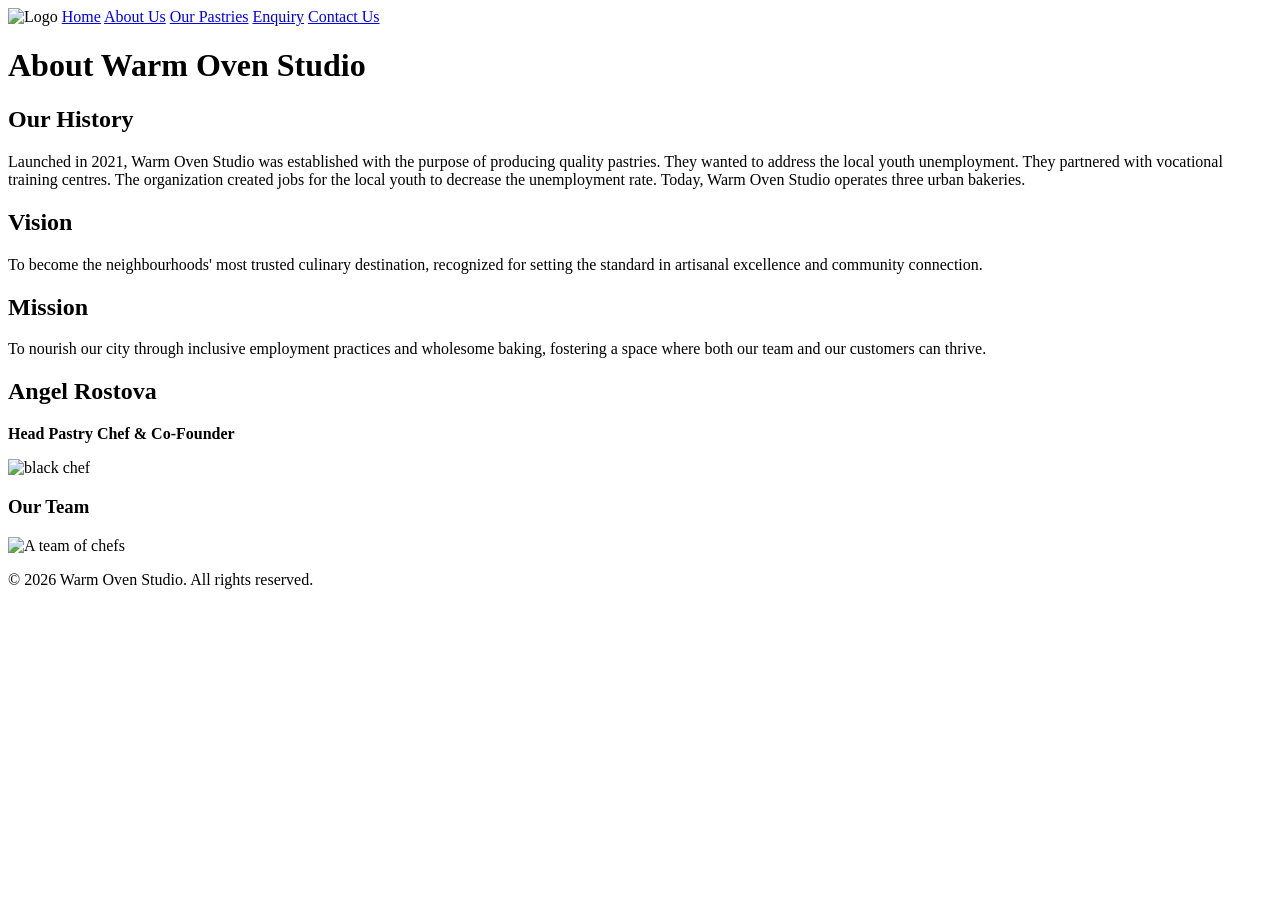
==== about.html @ 5263f465 "initial commit" ====
<!DOCTYPE html>
<html lang="en">
<head>
    <meta charset="UTF-8">
    <meta name="viewport" content="width=device-width, initial-scale=1.0">
    <title>About Us</title>
</head>
<body>

    <header>
        <img src="WARM OVEN STUDIO.png" alt="Logo" width="150" height="150">
        <a href="index.html">Home</a>
        <a href="about.html">About Us</a>
        <a href="products.html">Our Pastries</a>
        <a href="enquiry.html">Enquiry</a>
        <a href="contact.html">Contact Us</a>
    </header>

    <main>
        <h1>About Warm Oven Studio</h1>

        <!-- History -->
        <section>
            <h2>Our History</h2>
            <p>Launched in 2021, Warm Oven Studio was established with the purpose of producing quality pastries. They wanted to address the local youth unemployment. They partnered with vocational training centres. The organization created jobs for the local youth to decrease the unemployment rate. Today, Warm Oven Studio operates three urban bakeries. </p>
        </section>

        <!-- The vision -->
        <section>
            <h2>Vision</h2>
            <p>To become the neighbourhoods' most trusted culinary destination, recognized for setting the standard in artisanal excellence and community connection.</p>
        </section>

        <!-- the mission-->
         <section>
            <h2>Mission</h2>
            <p>To nourish our city through inclusive employment practices and wholesome baking, fostering a space where both our team and our customers can thrive. </p>
         </section>

        <!-- Team Members -->
        <section>
                <h2>Angel Rostova</h2>
                <p><strong>Head Pastry Chef & Co-Founder</strong></p>
                <img src="istockphoto-1354962822-612x612.jpg" alt="black chef" width="200" height="150">
            <div>
                <h3>Our Team</h3>
                <img src="610161ff76f74b9cb94ab93551b5e70d_chefs_in_africa_credit_facebook_INLINE.jpg" alt="A team of chefs" width="500" height="300" >
            </div>
        </section>
    </main>

    <footer>
        <p>&copy; 2026 Warm Oven Studio. All rights reserved.</p>
    </footer>

</body>
</html>
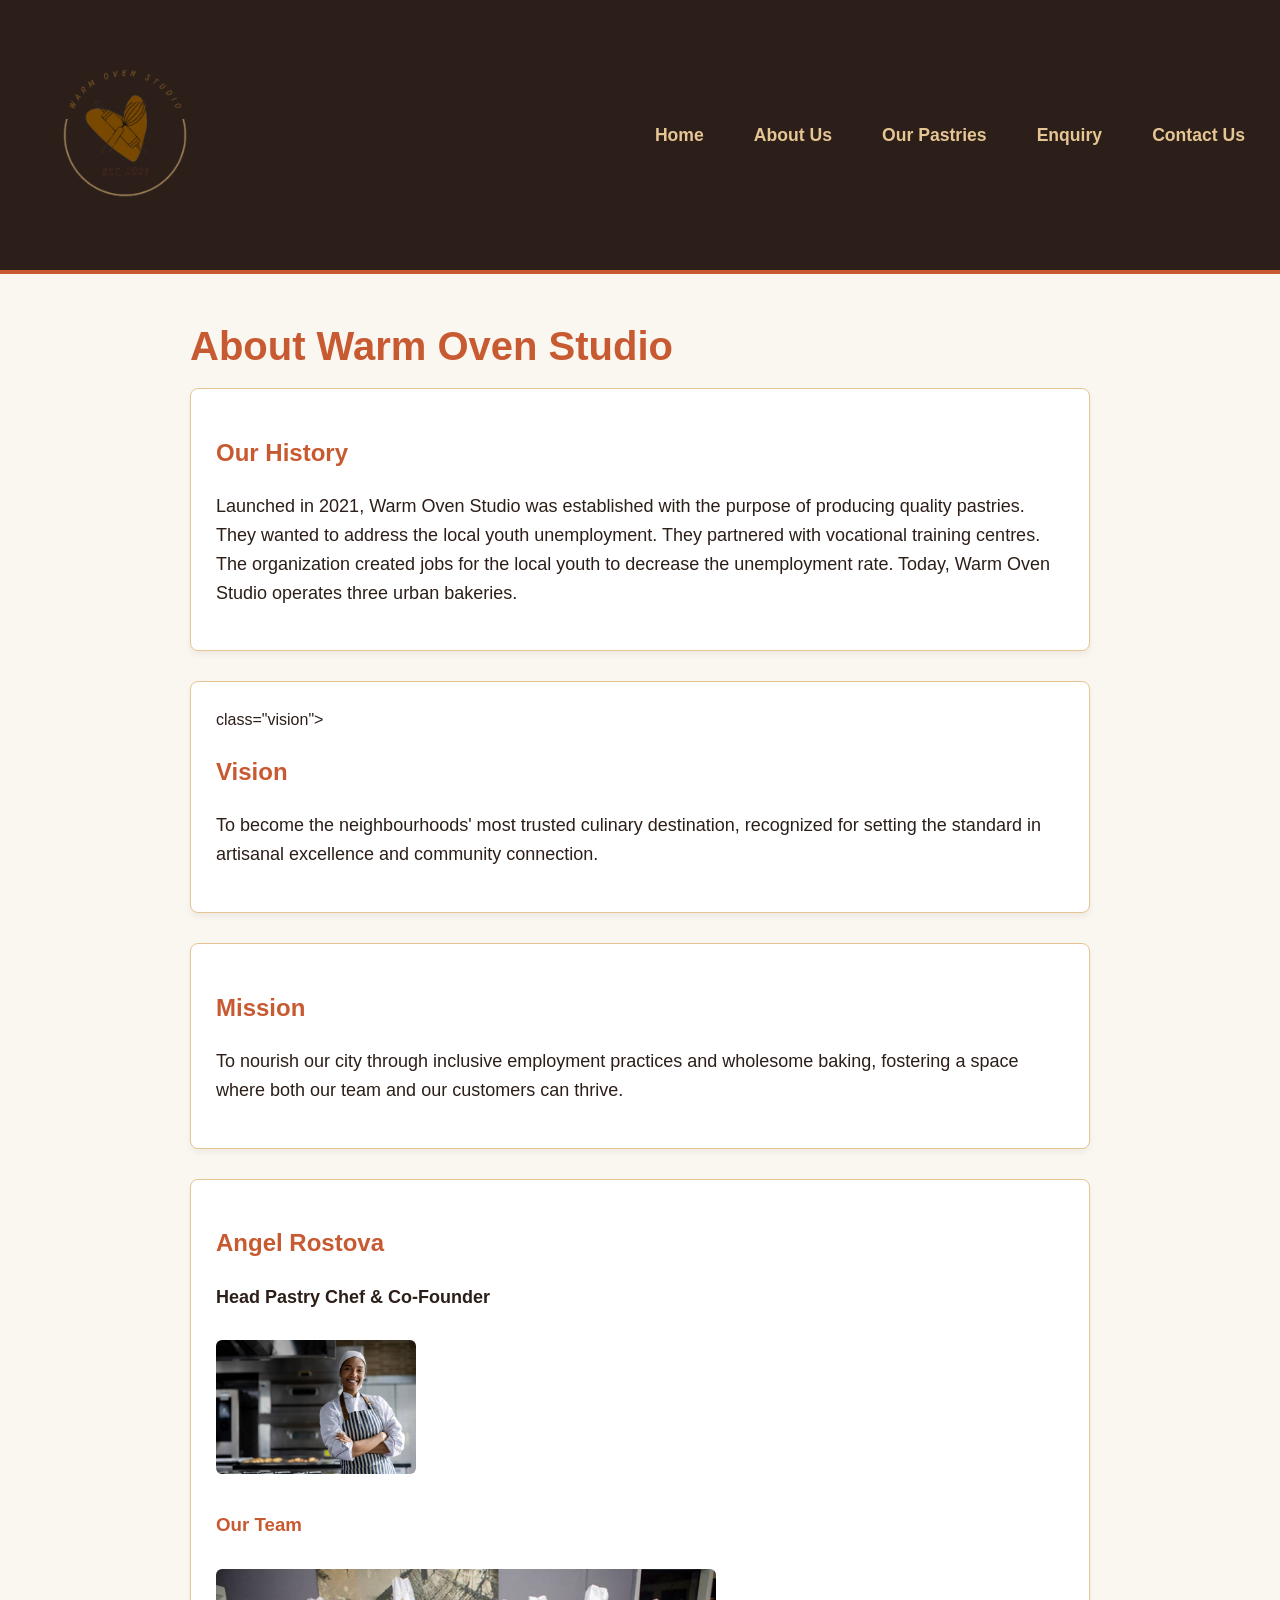
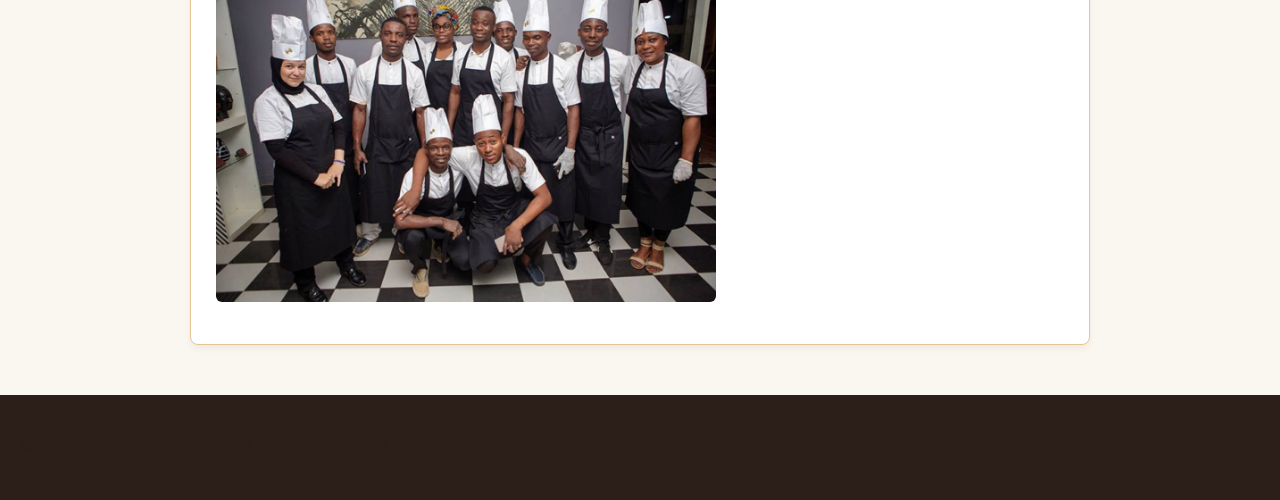
==== commit e95e4b92: "fist commit" ====
--- a/about.html
+++ b/about.html
@@ -4,11 +4,12 @@
     <meta charset="UTF-8">
     <meta name="viewport" content="width=device-width, initial-scale=1.0">
     <title>About Us</title>
+     <link rel="stylesheet" href="style.css">
 </head>
 <body>
 
     <header>
-        <img src="WARM OVEN STUDIO.png" alt="Logo" width="150" height="150">
+        <img src="WARM_OVEN_STUDIO-removebg-preview.png" alt="Logo" width="150" height="150">
         <a href="index.html">Home</a>
         <a href="about.html">About Us</a>
         <a href="products.html">Our Pastries</a>
@@ -26,7 +27,7 @@
         </section>
 
         <!-- The vision -->
-        <section>
+        <section> class="vision">
             <h2>Vision</h2>
             <p>To become the neighbourhoods' most trusted culinary destination, recognized for setting the standard in artisanal excellence and community connection.</p>
         </section>
--- a/style.css
+++ b/style.css
@@ -0,0 +1,161 @@
+/* --- Global Styles --- */
+body {
+    background-color: #faf6f0;
+    color: #2c1e18;
+    font-family: 'Segoe UI', Tahoma, Geneva, Verdana, sans-serif;
+    margin: 0;
+    padding: 0;
+    line-height: 1.6;
+}
+
+/* --- Header & Navigation --- */
+header {
+    background-color: #2c1e18;
+    padding: 20px;
+    display: flex;
+    flex-wrap: wrap;
+    align-items: center;
+    justify-content: center;
+    gap: 20px;
+    border-bottom: 4px solid #c85a32;
+}
+
+header img {
+    width: 210px; 
+    height: 210px; 
+    object-fit: contain; 
+    margin-right: auto; 
+}
+
+header a {
+    color: #e6c594;
+    text-decoration: none;
+    font-weight: bold;
+    font-size: 1.1rem;
+    padding: 8px 15px;
+    border-radius: 4px;
+    transition: background-color 0.3s ease, color 0.3s ease;
+}
+
+header a:hover {
+    background-color: #c85a32;
+    color: #faf6f0;
+}
+
+/* --- Main Layout --- */
+main {
+    max-width: 900px;
+    margin: 40px auto;
+    padding: 0 20px;
+}
+
+h1, h2, h3, h4 {
+    color: #c85a32;
+}
+
+h1 {
+    font-size: 2.5rem;
+    margin-bottom: 10px;
+}
+
+section {
+    background-color: #ffffff;
+    padding: 25px;
+    margin-bottom: 30px;
+    border-radius: 8px;
+    box-shadow: 0 4px 6px rgba(44, 30, 24, 0.05);
+    border: 1px solid #e6c594;
+}
+
+/* --- Images --- */
+img {
+    max-width: 100%;
+    height: auto;
+    border-radius: 6px;
+    margin: 10px 0;
+}
+
+/* --- Buttons & Links --- */
+button, input[type="submit"] {
+    background-color: #c85a32;
+    color: #faf6f0;
+    border: none;
+    padding: 12px 20px;
+    font-size: 1rem;
+    font-weight: bold;
+    border-radius: 5px;
+    cursor: pointer;
+    transition: background-color 0.3s ease;
+    margin-right: 10px;
+    margin-top: 10px;
+}
+
+button:hover, input[type="submit"]:hover {
+    background-color: #2c1e18;
+}
+
+a {
+    color: #c85a32;
+}
+
+a:hover {
+    color: #2c1e18;
+}
+
+/* --- Forms (Enquiry & Contact) --- */
+form {
+    display: flex;
+    flex-direction: column;
+}
+
+label {
+    font-weight: bold;
+    color: #2c1e18;
+}
+
+input[type="text"],
+input[type="email"],
+input[type="tel"],
+select,
+textarea {
+    width: 100%;
+    padding: 10px;
+    margin-top: 5px;
+    border: 1px solid #e6c594;
+    border-radius: 4px;
+    background-color: #faf6f0;
+    font-family: inherit;
+    box-sizing: border-box;
+}
+
+input:focus, select:focus, textarea:focus {
+    outline: none;
+    border-color: #c85a32;
+}
+
+/* --- Divider --- */
+hr {
+    border: 0;
+    height: 2px;
+    background-color: #e6c594;
+    margin: 40px 0;
+}
+
+/* --- Footer --- */
+footer {
+    text-align: center;
+    padding: 20px;
+    background-color: #2c1e18;
+    color: #faf6f0;
+    font-size: 0.9rem;
+    margin-top: 50px;
+}
+
+p {
+    margin-left: 0;
+    margin-right: 0;
+    max-width: 100%;
+    text-align: left;
+    font-size: 18px;
+    color: #2c1e18;
+}
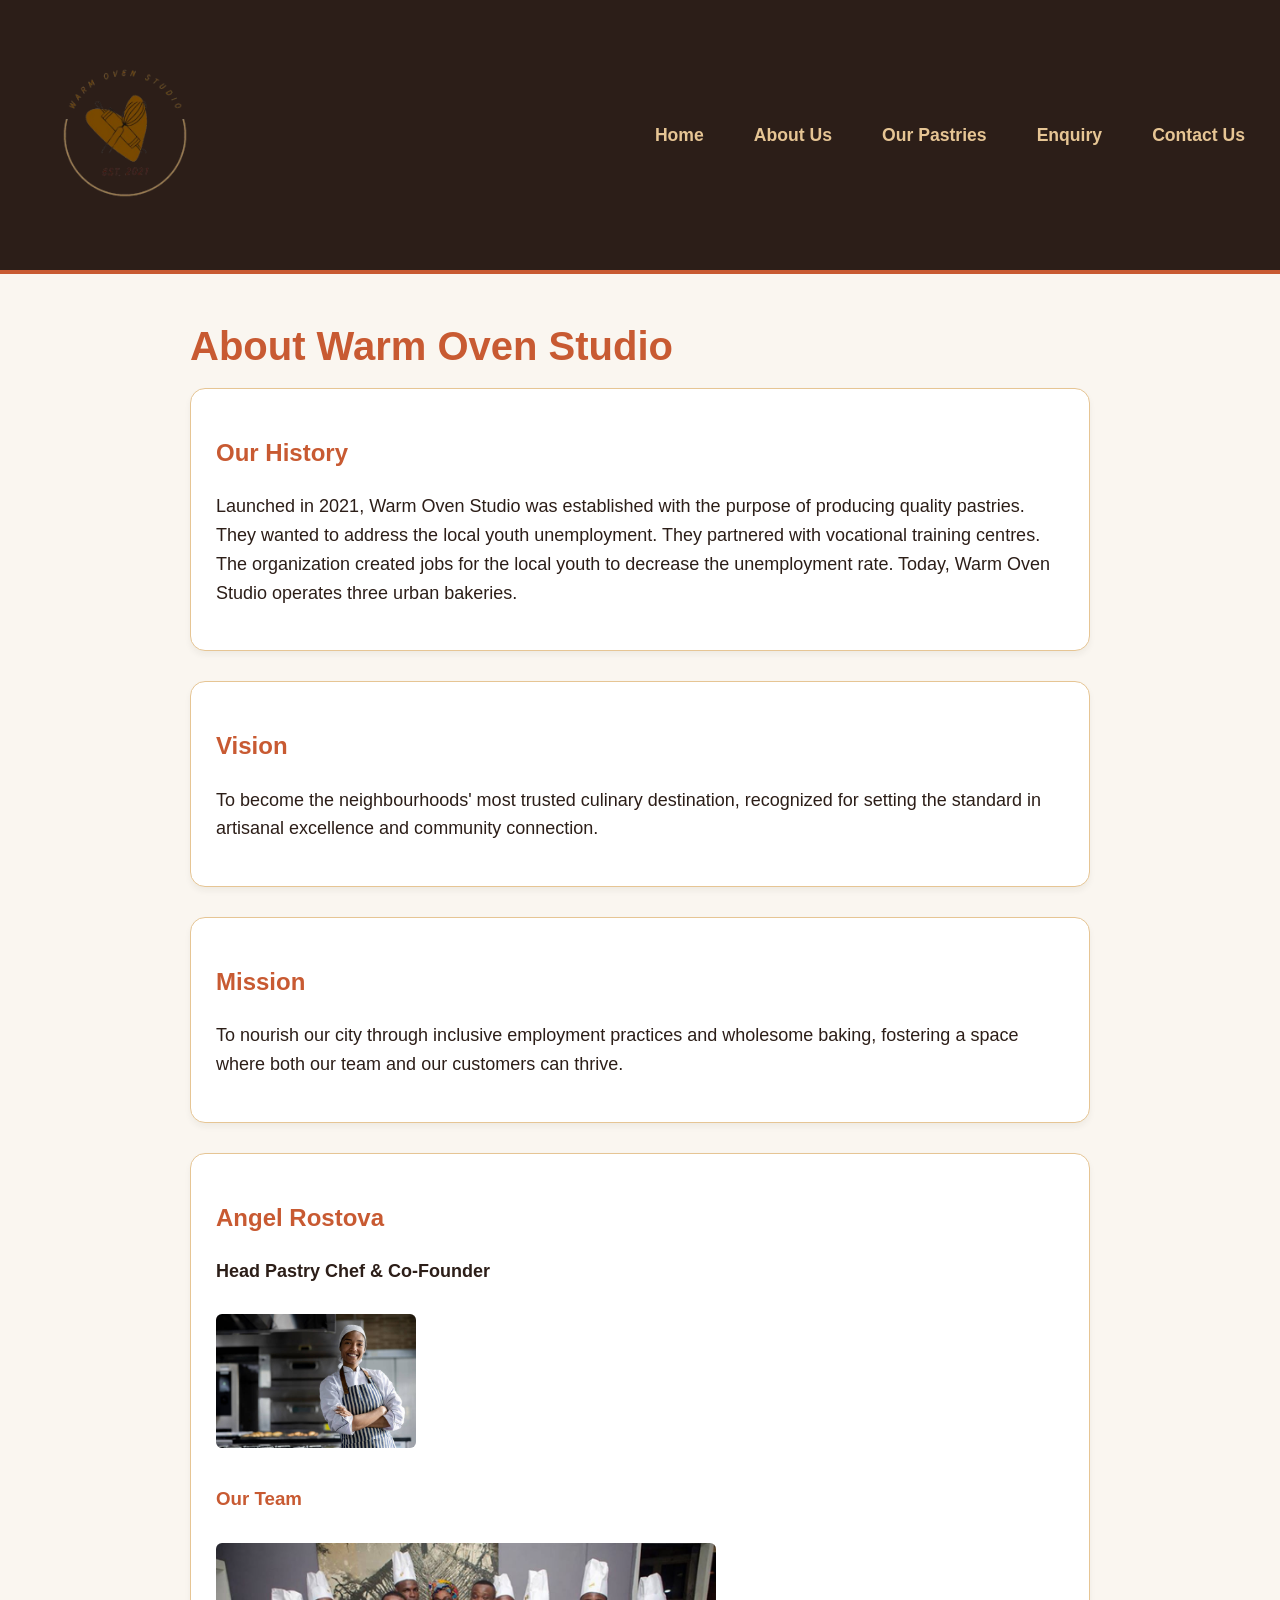
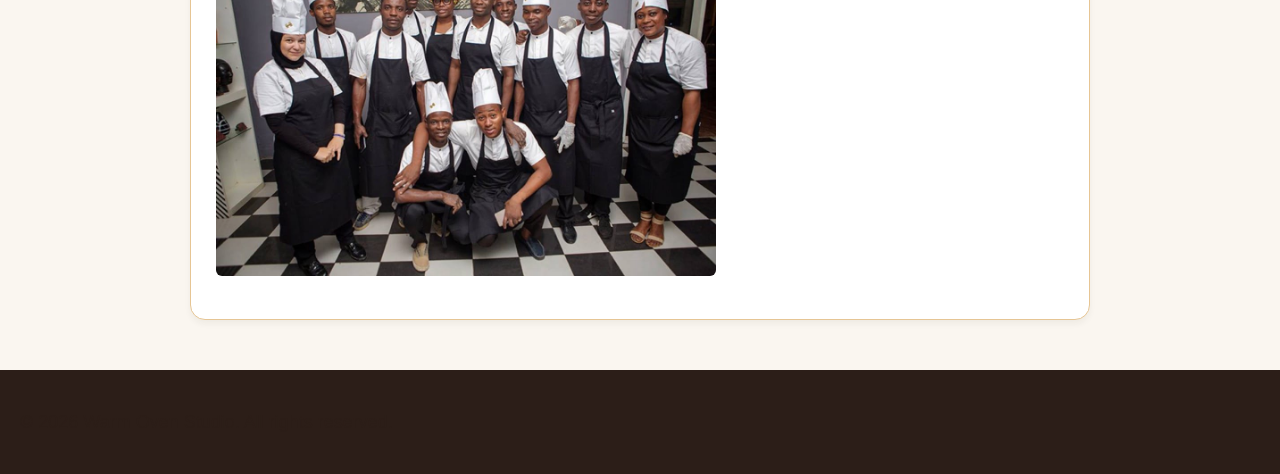
==== commit 7e2a3670: "sixth commit" ====
--- a/about.html
+++ b/about.html
@@ -27,7 +27,7 @@
         </section>
 
         <!-- The vision -->
-        <section> class="vision">
+        <section>
             <h2>Vision</h2>
             <p>To become the neighbourhoods' most trusted culinary destination, recognized for setting the standard in artisanal excellence and community connection.</p>
         </section>
--- a/style.css
+++ b/style.css
@@ -62,7 +62,7 @@
     background-color: #ffffff;
     padding: 25px;
     margin-bottom: 30px;
-    border-radius: 8px;
+    border-radius: 15px;
     box-shadow: 0 4px 6px rgba(44, 30, 24, 0.05);
     border: 1px solid #e6c594;
 }
@@ -140,7 +140,6 @@
     background-color: #e6c594;
     margin: 40px 0;
 }
-
 /* --- Footer --- */
 footer {
     text-align: center;
@@ -158,4 +157,17 @@
     text-align: left;
     font-size: 18px;
     color: #2c1e18;
+}
+.image-row {
+    display: flex;                
+    flex-wrap: wrap;             
+    gap: 15px;                   
+    align-items: center;          
+    justify-content: flex-start; 
+}
+
+/* Optional: Ensure images scale nicely */
+.image-row img {
+    max-width: 100%;
+    height: auto;
 }
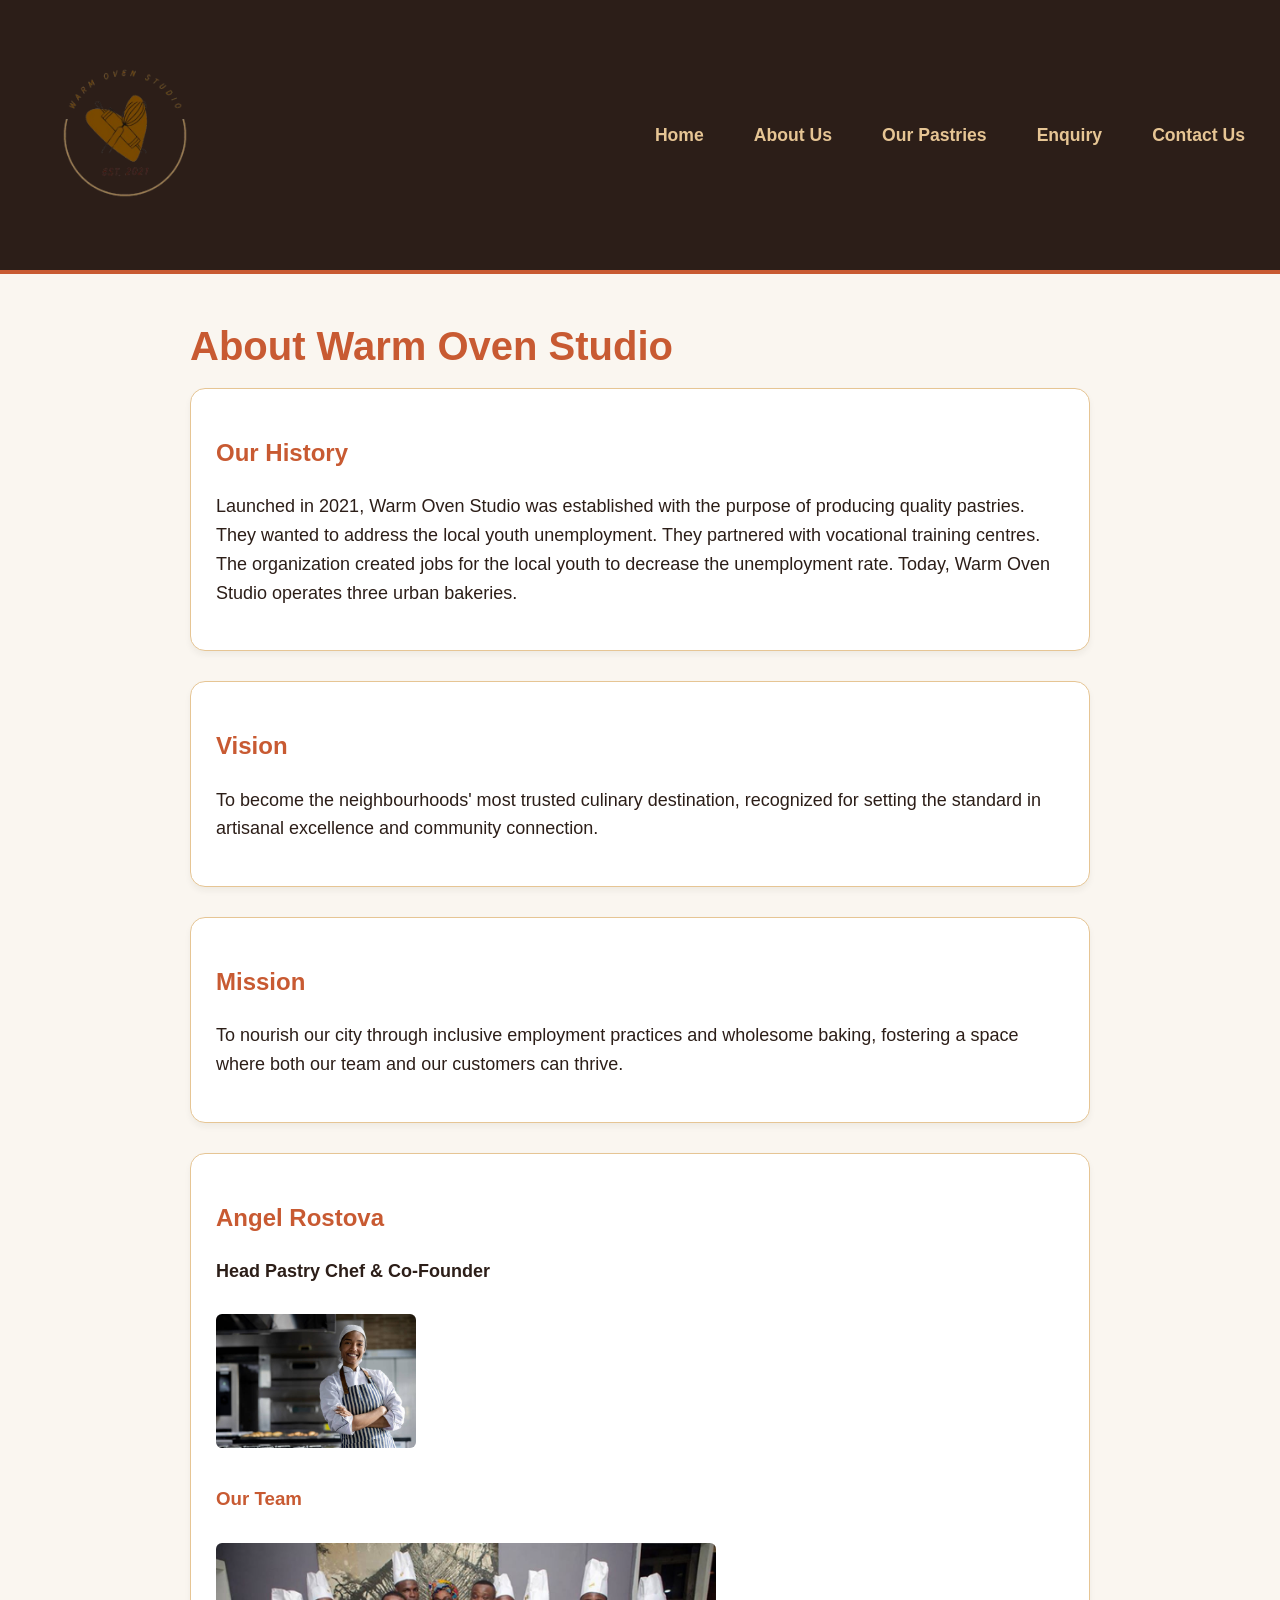
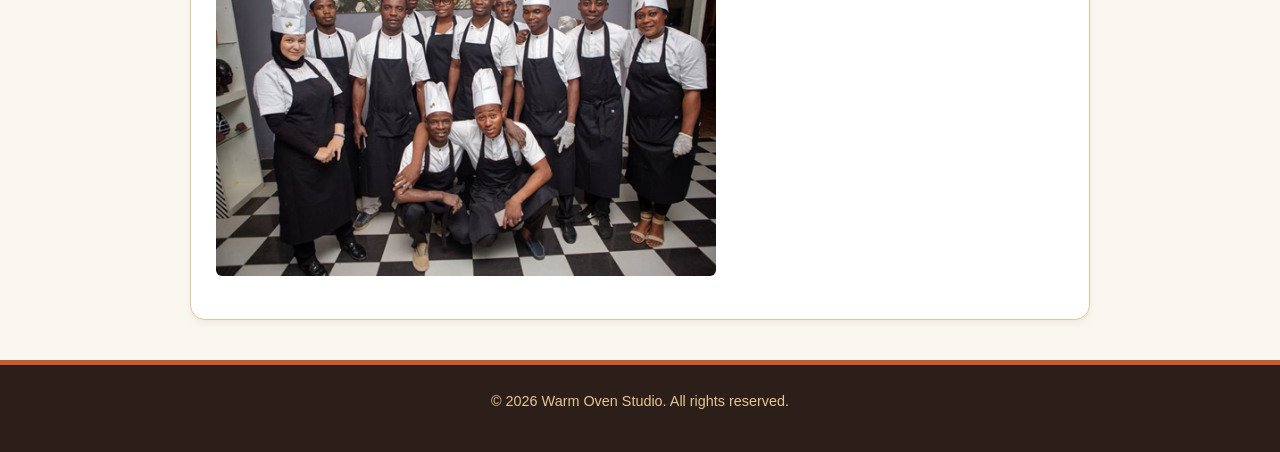
==== commit 42f71313: "eigth commit" ====
--- a/about.html
+++ b/about.html
@@ -51,7 +51,7 @@
     </main>
 
     <footer>
-        <p>&copy; 2026 Warm Oven Studio. All rights reserved.</p>
+        <p1>&copy; 2026 Warm Oven Studio. All rights reserved.</p>
     </footer>
 
 </body>
--- a/style.css
+++ b/style.css
@@ -158,16 +158,17 @@
     font-size: 18px;
     color: #2c1e18;
 }
-.image-row {
-    display: flex;                
-    flex-wrap: wrap;             
-    gap: 15px;                   
-    align-items: center;          
-    justify-content: flex-start; 
-}
 
-/* Optional: Ensure images scale nicely */
-.image-row img {
-    max-width: 100%;
-    height: auto;
+/* ---------- Footer ---------- */ 
+footer { 
+    background-color: #2C1E18; 
+    color: #E6C594; 
+    text-align: center; 
+    padding: 25px; 
+    margin-top: 30px; 
+    border-top: 5px solid #C85A32; 
+} 
+
+footer p { 
+    font-size: 14px; 
 }
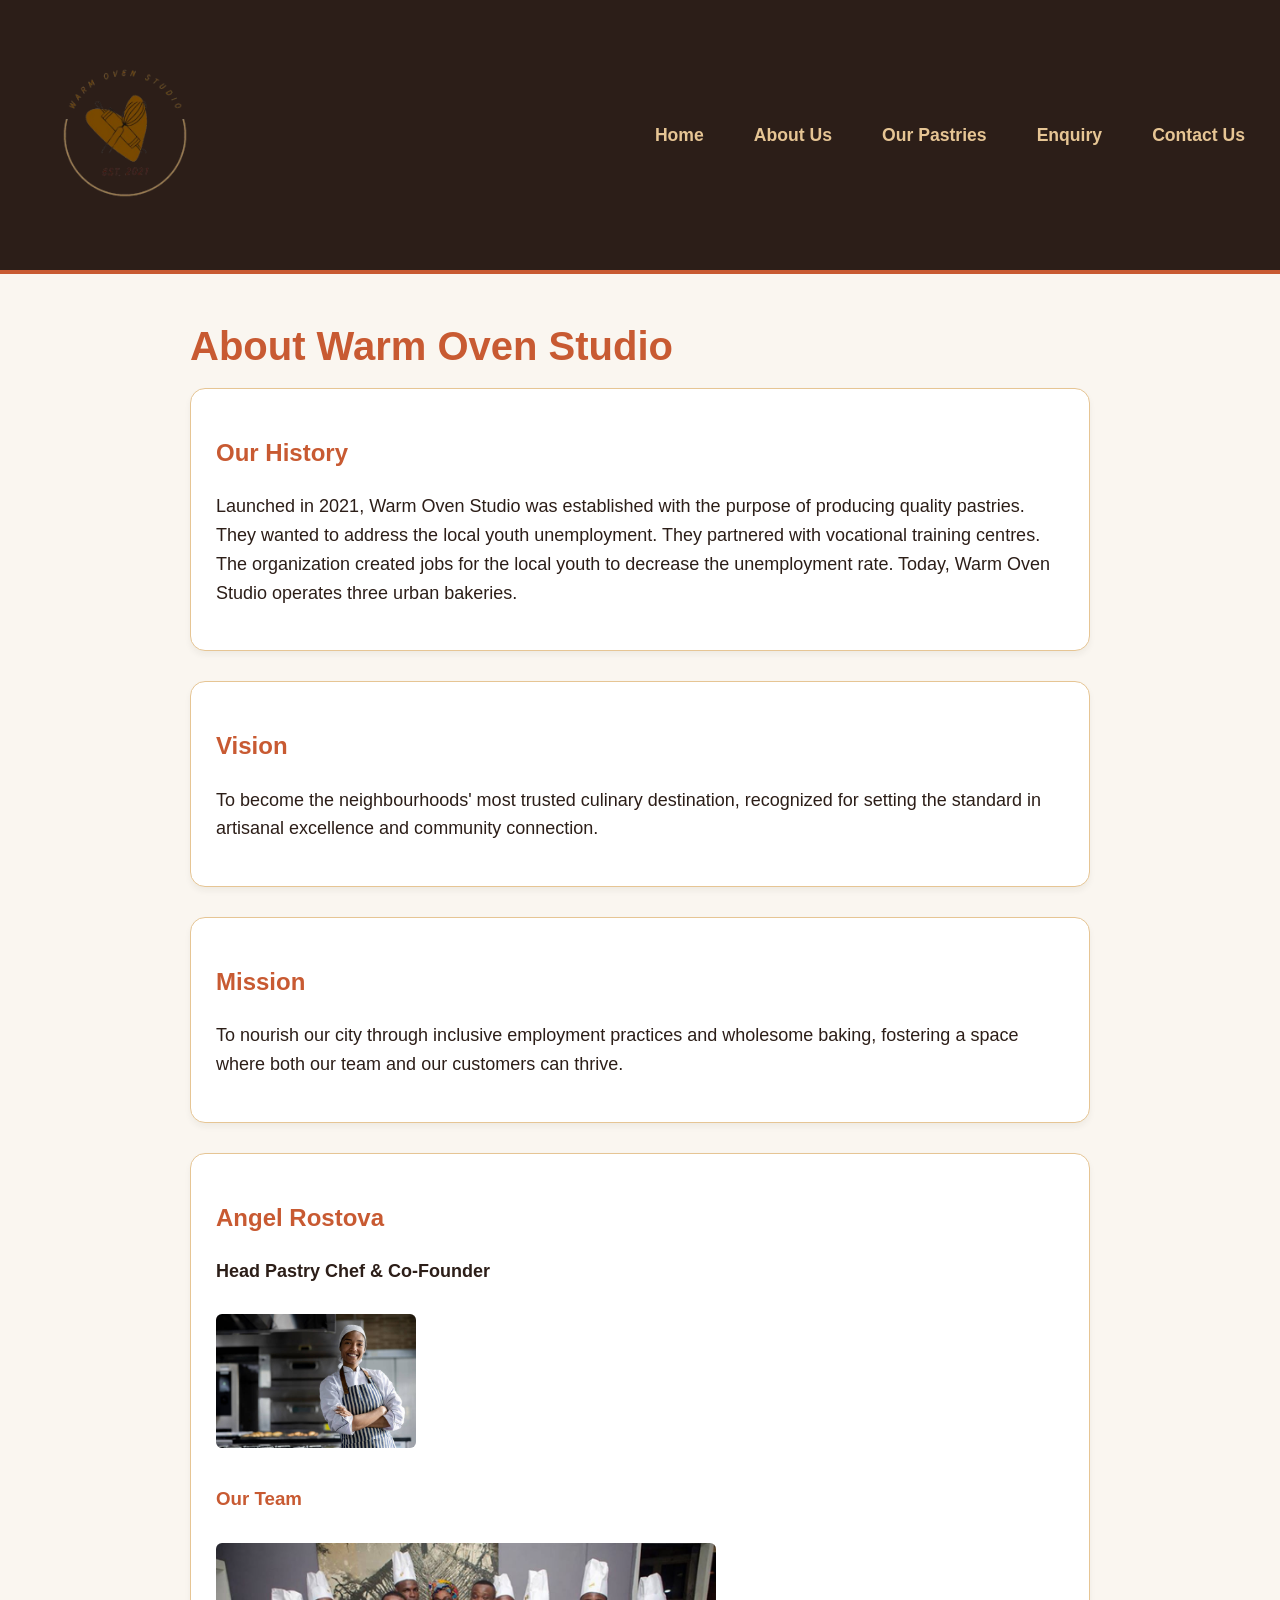
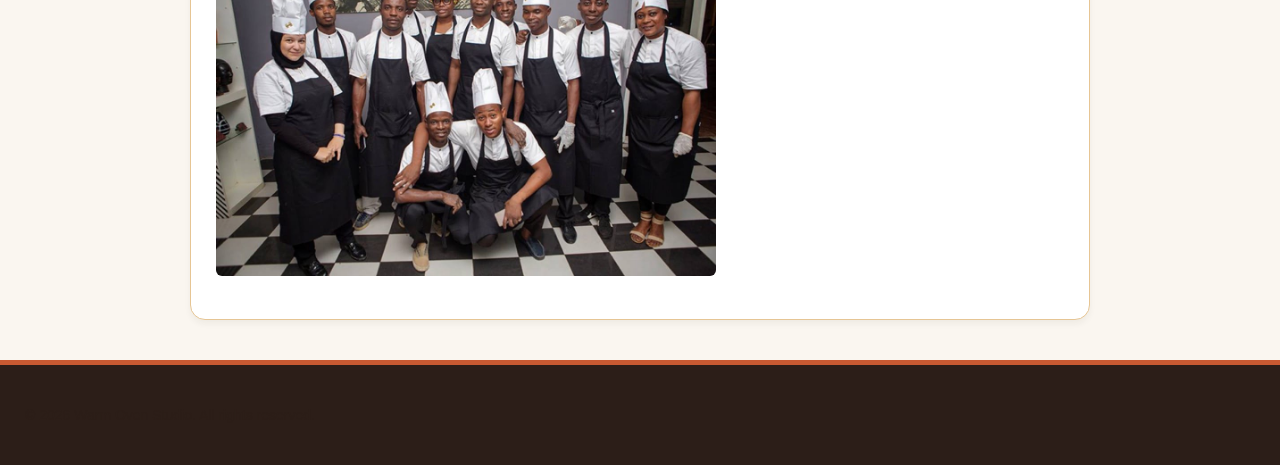
==== commit 8c3697b0: "nineth commit" ====
--- a/about.html
+++ b/about.html
@@ -51,7 +51,7 @@
     </main>
 
     <footer>
-        <p1>&copy; 2026 Warm Oven Studio. All rights reserved.</p>
+        <p>&copy; 2026 Warm Oven Studio. All rights reserved.</p>
     </footer>
 
 </body>
--- a/style.css
+++ b/style.css
@@ -140,15 +140,6 @@
     background-color: #e6c594;
     margin: 40px 0;
 }
-/* --- Footer --- */
-footer {
-    text-align: center;
-    padding: 20px;
-    background-color: #2c1e18;
-    color: #faf6f0;
-    font-size: 0.9rem;
-    margin-top: 50px;
-}
 
 p {
     margin-left: 0;
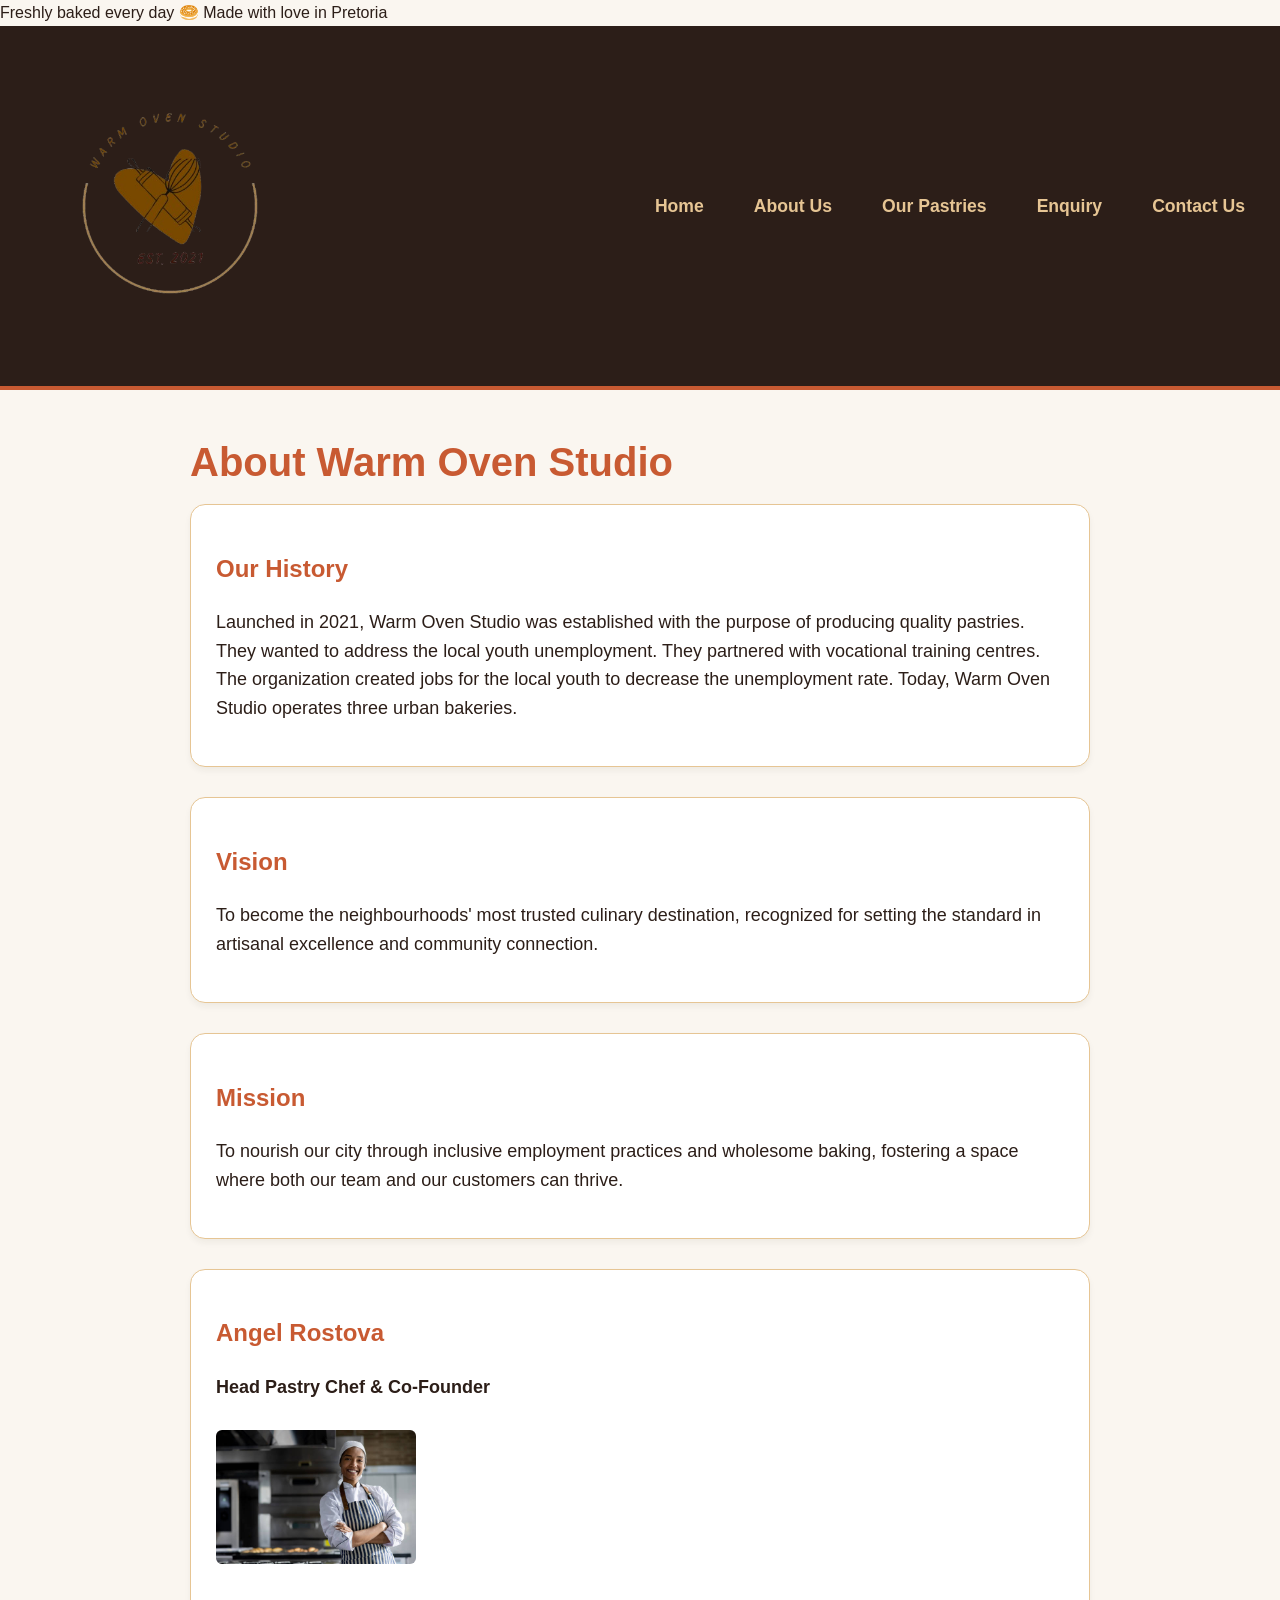
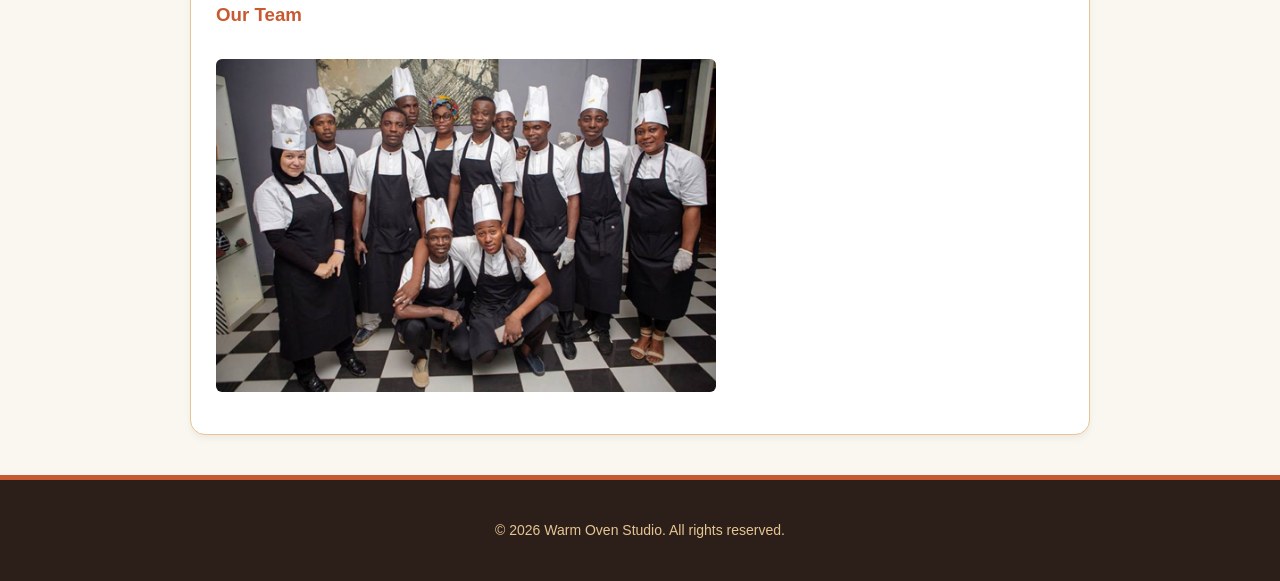
==== commit 033b5bfb: "19 commit" ====
--- a/about.html
+++ b/about.html
@@ -6,53 +6,55 @@
     <title>About Us</title>
      <link rel="stylesheet" href="style.css">
 </head>
-<body>
+<body class="site-body">
+    <div class="announcement-bar">Freshly baked every day <span aria-hidden="true">🥯</span> Made with love in Pretoria</div>
 
-    <header>
-        <img src="WARM_OVEN_STUDIO-removebg-preview.png" alt="Logo" width="150" height="150">
-        <a href="index.html">Home</a>
-        <a href="about.html">About Us</a>
-        <a href="products.html">Our Pastries</a>
-        <a href="enquiry.html">Enquiry</a>
-        <a href="contact.html">Contact Us</a>
+    <header class="site-header">
+        <img class="site-logo" src="WARM_OVEN_STUDIO-removebg-preview.png" alt="Logo" width="150" height="150">
+        <a class="nav-link" href="index.html">Home</a>
+        <a class="nav-link" href="about.html">About Us</a>
+        <a class="nav-link" href="products.html">Our Pastries</a>
+        <a class="nav-link" href="enquiry.html">Enquiry</a>
+        <a class="nav-link" href="contact.html">Contact Us</a>
     </header>
 
-    <main>
-        <h1>About Warm Oven Studio</h1>
+    <main class="site-main">
+        <h1 class="page-title">About Warm Oven Studio</h1>
 
         <!-- History -->
-        <section>
-            <h2>Our History</h2>
+        <section class="content-card">
+            <h2 class="section-title">Our History</h2>
             <p>Launched in 2021, Warm Oven Studio was established with the purpose of producing quality pastries. They wanted to address the local youth unemployment. They partnered with vocational training centres. The organization created jobs for the local youth to decrease the unemployment rate. Today, Warm Oven Studio operates three urban bakeries. </p>
         </section>
 
         <!-- The vision -->
-        <section>
-            <h2>Vision</h2>
+        <section class="content-card">
+            <h2 class="section-title">Vision</h2>
             <p>To become the neighbourhoods' most trusted culinary destination, recognized for setting the standard in artisanal excellence and community connection.</p>
         </section>
 
         <!-- the mission-->
-         <section>
-            <h2>Mission</h2>
+         <section class="content-card">
+            <h2 class="section-title">Mission</h2>
             <p>To nourish our city through inclusive employment practices and wholesome baking, fostering a space where both our team and our customers can thrive. </p>
          </section>
 
         <!-- Team Members -->
-        <section>
-                <h2>Angel Rostova</h2>
+        <section class="content-card">
+                <h2 class="section-title">Angel Rostova</h2>
                 <p><strong>Head Pastry Chef & Co-Founder</strong></p>
-                <img src="istockphoto-1354962822-612x612.jpg" alt="black chef" width="200" height="150">
+                <img class="team-member-image" src="istockphoto-1354962822-612x612.jpg" alt="black chef" width="200" height="150">
             <div>
                 <h3>Our Team</h3>
-                <img src="610161ff76f74b9cb94ab93551b5e70d_chefs_in_africa_credit_facebook_INLINE.jpg" alt="A team of chefs" width="500" height="300" >
+                <img class="team-photo" src="610161ff76f74b9cb94ab93551b5e70d_chefs_in_africa_credit_facebook_INLINE.jpg" alt="A team of chefs" width="500" height="300" >
             </div>
         </section>
     </main>
 
-    <footer>
+    <footer class="site-footer">
         <p>&copy; 2026 Warm Oven Studio. All rights reserved.</p>
     </footer>
 
+    <script src="script.js" defer></script>
 </body>
 </html>
--- a/style.css
+++ b/style.css
@@ -1,4 +1,4 @@
-/* --- Global Styles --- */
+
 body {
     background-color: #faf6f0;
     color: #2c1e18;
@@ -21,8 +21,8 @@
 }
 
 header img {
-    width: 210px; 
-    height: 210px; 
+    width: 300px; 
+    height: 300px; 
     object-fit: contain; 
     margin-right: auto; 
 }
@@ -152,8 +152,7 @@
 
 /* ---------- Footer ---------- */ 
 footer { 
-    background-color: #2C1E18; 
-    color: #E6C594; 
+    background-color: #2C1E18;  
     text-align: center; 
     padding: 25px; 
     margin-top: 30px; 
@@ -161,5 +160,28 @@
 } 
 
 footer p { 
-    font-size: 14px; 
-}+    font-size: 14px;
+    color: #e6c594; 
+    text-align: center;
+}
+
+small {
+    color: red;
+    font-size: 0.9em;
+    font-weight: bold;
+    margin-top: 2px;
+    display: block;
+  }
+
+  /* Optional: style the success message */
+  #messages {
+    margin-top: 10px;
+    font-size: 1em;
+    font-weight: bold;
+    color: green;
+  }
+
+  /* Optional: highlight invalid inputs */
+  input:invalid {
+    border: 2px solid red;
+  }
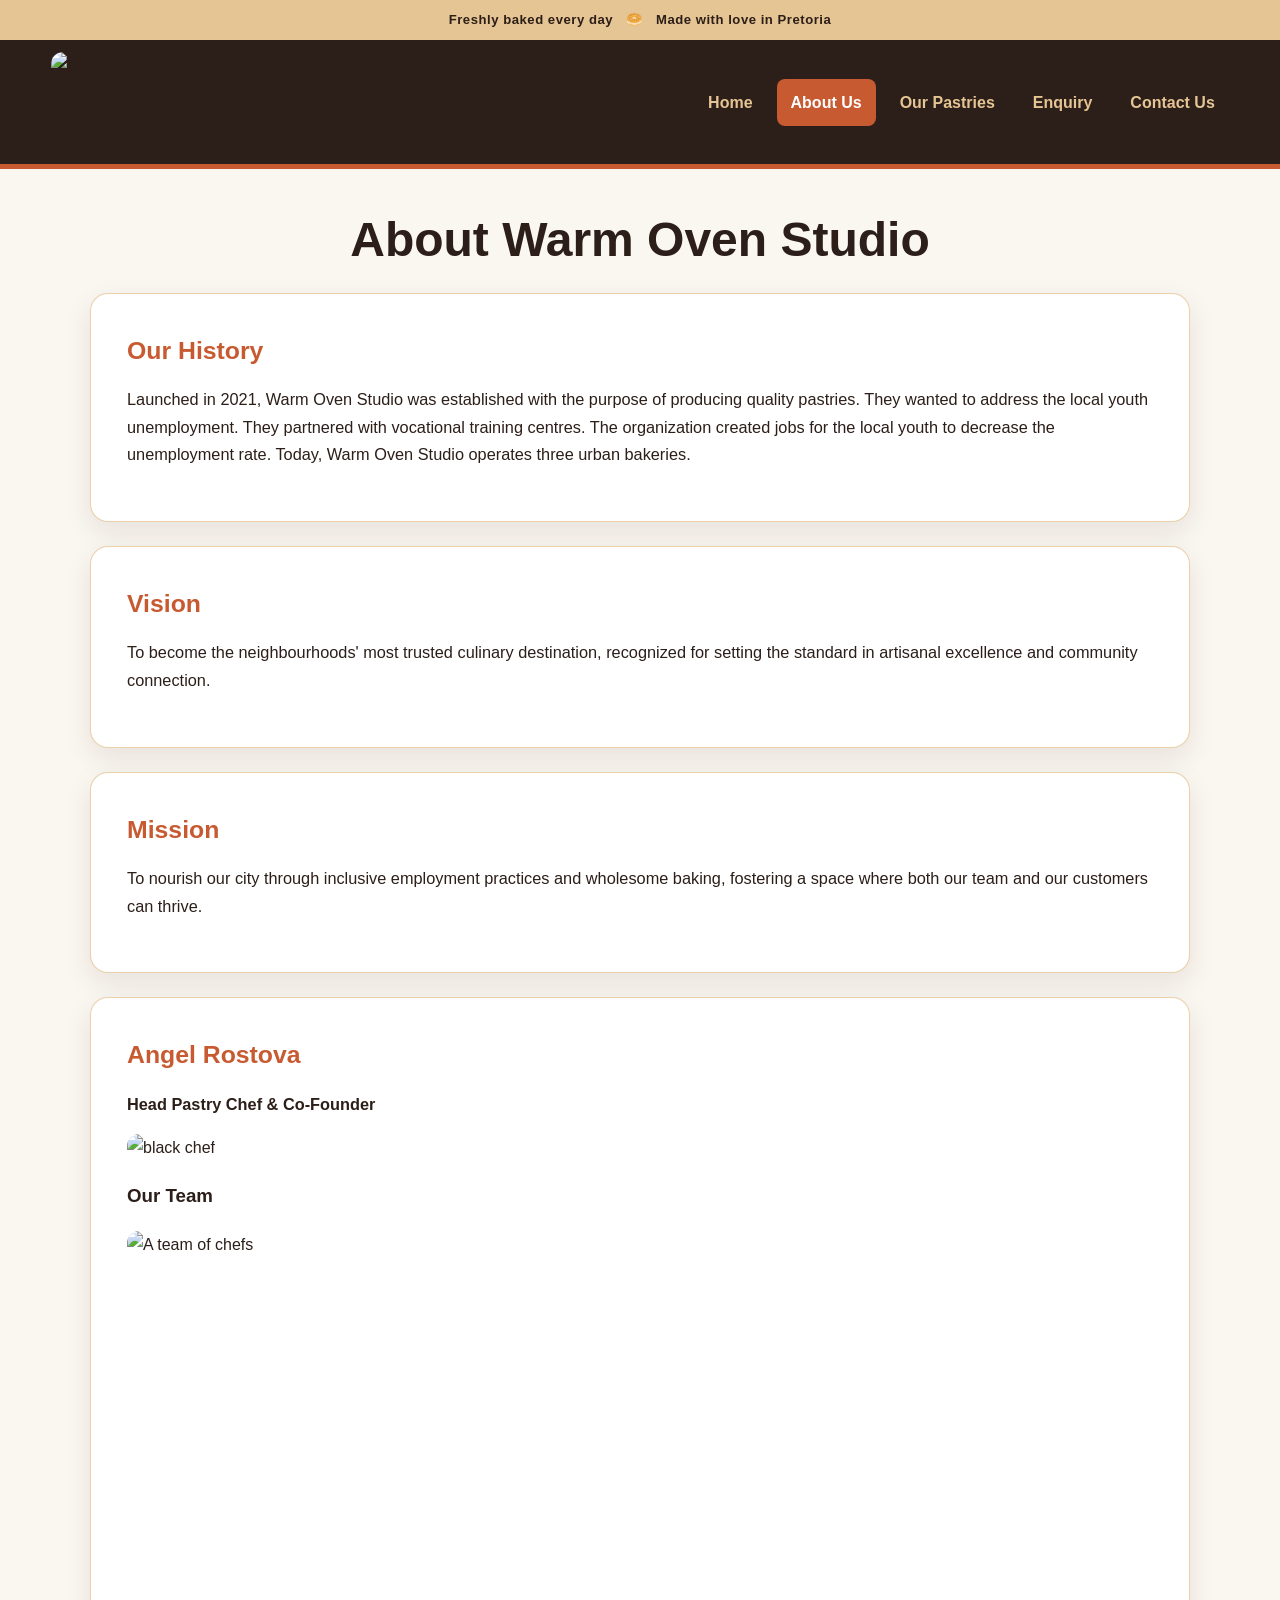
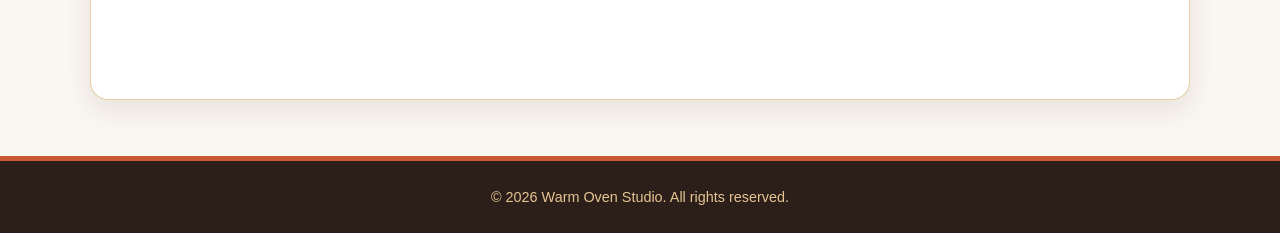
==== commit 53222e3c: "Final POE - add 16.4MB video" ====
--- a/about.html
+++ b/about.html
@@ -10,7 +10,7 @@
     <div class="announcement-bar">Freshly baked every day <span aria-hidden="true">🥯</span> Made with love in Pretoria</div>
 
     <header class="site-header">
-        <img class="site-logo" src="WARM_OVEN_STUDIO-removebg-preview.png" alt="Logo" width="150" height="150">
+        <img class="site-logo" src="WARM_OVEN_STUDIO__1_-removebg-preview.png" alt="Logo" width="150" height="150">
         <a class="nav-link" href="index.html">Home</a>
         <a class="nav-link" href="about.html">About Us</a>
         <a class="nav-link" href="products.html">Our Pastries</a>
--- a/style.css
+++ b/style.css
@@ -1,187 +1,613 @@
-
-body {
-    background-color: #faf6f0;
+/* Warm Oven Studio — shared stylesheet */
+
+*,
+*::before,
+*::after {
+    box-sizing: border-box;
+}
+
+html {
+    scroll-behavior: smooth;
+}
+
+.site-body {
+    margin: 0;
+    background: #faf6f0;
     color: #2c1e18;
-    font-family: 'Segoe UI', Tahoma, Geneva, Verdana, sans-serif;
-    margin: 0;
-    padding: 0;
-    line-height: 1.6;
-}
-
-/* --- Header & Navigation --- */
-header {
-    background-color: #2c1e18;
-    padding: 20px;
+    font-family: "Segoe UI", Tahoma, Geneva, Verdana, sans-serif;
+    line-height: 1.7;
+}
+
+/* --- Header and Navigation --- */
+.site-header {
     display: flex;
+    align-items: center;
+    justify-content: flex-end;
     flex-wrap: wrap;
-    align-items: center;
-    justify-content: center;
-    gap: 20px;
-    border-bottom: 4px solid #c85a32;
-}
-
-header img {
-    width: 300px; 
-    height: 300px; 
-    object-fit: contain; 
-    margin-right: auto; 
-}
-
-header a {
+    gap: 10px;
+    padding: 12px clamp(18px, 4vw, 56px);
+    background: #2c1e18;
+    border-bottom: 5px solid #c85a32;
+}
+
+.site-logo {
+    display: block;
+    width: 130px;
+    height: 100px;
+    object-fit: contain;
+    margin-right: auto;
+}
+
+.nav-link {
+    display: inline-block;
+    padding: 10px 14px;
+    border-radius: 8px;
     color: #e6c594;
     text-decoration: none;
-    font-weight: bold;
-    font-size: 1.1rem;
-    padding: 8px 15px;
-    border-radius: 4px;
-    transition: background-color 0.3s ease, color 0.3s ease;
-}
-
-header a:hover {
-    background-color: #c85a32;
-    color: #faf6f0;
-}
-
-/* --- Main Layout --- */
-main {
-    max-width: 900px;
-    margin: 40px auto;
-    padding: 0 20px;
-}
-
-h1, h2, h3, h4 {
+    font-weight: 700;
+    transition: background-color .2s ease, color .2s ease, transform .2s ease;
+}
+
+.nav-link:hover,
+.nav-link:focus-visible {
+    background: #c85a32;
+    color: #ffffff;
+    transform: translateY(-1px);
+    outline: none;
+}
+
+.nav-link.active {
+    background: #c85a32;
+    color: #ffffff;
+}
+
+/* --- Main Content --- */
+.site-main {
+    width: min(1100px, calc(100% - 36px));
+    margin: 42px auto 56px;
+}
+
+.page-title {
+    margin: 0 0 18px;
+    color: #2c1e18;
+    font-size: clamp(2rem, 4vw, 3rem);
+    line-height: 1.2;
+    text-align: center;
+}
+
+.section-title {
+    margin: 0 0 14px;
     color: #c85a32;
-}
-
-h1 {
-    font-size: 2.5rem;
-    margin-bottom: 10px;
-}
-
-section {
-    background-color: #ffffff;
-    padding: 25px;
-    margin-bottom: 30px;
-    border-radius: 15px;
-    box-shadow: 0 4px 6px rgba(44, 30, 24, 0.05);
-    border: 1px solid #e6c594;
+    font-size: 1.55rem;
+}
+
+h3, h4 {
+    color: #2c1e18;
+}
+
+p {
+    max-width: 100%;
+    margin: 0 0 16px;
+    font-size: 1.02rem;
+}
+
+.content-card {
+    margin: 24px 0;
+    padding: clamp(20px, 3.5vw, 36px);
+    background: #ffffff;
+    border: 1px solid rgba(230, 197, 148, .8);
+    border-radius: 18px;
+    box-shadow: 0 10px 28px rgba(44, 30, 24, 0.09);
 }
 
 /* --- Images --- */
 img {
     max-width: 100%;
     height: auto;
-    border-radius: 6px;
-    margin: 10px 0;
+    border-radius: 12px;
+}
+
+.hero-card {
+    overflow: hidden;
+    text-align: center;
+    background: linear-gradient(135deg, #fff 0%, #f8ead8 100%);
+}
+
+.hero-image {
+    display: block;
+    width: 100%;
+    max-height: 420px;
+    margin: 22px auto 0;
+    object-fit: cover;
+    border-radius: 14px;
+}
+
+.cta-link {
+    display: inline-block;
+    margin: 8px 8px 0 0;
+    text-decoration: none;
 }
 
 /* --- Buttons & Links --- */
-button, input[type="submit"] {
-    background-color: #c85a32;
-    color: #faf6f0;
-    border: none;
-    padding: 12px 20px;
-    font-size: 1rem;
-    font-weight: bold;
-    border-radius: 5px;
+.primary-button,
+.secondary-button,
+.submit-button,
+button,
+input[type="submit"] {
+    display: inline-block;
+    padding: 12px 22px;
+    border: 2px solid #c85a32;
+    border-radius: 9px;
+    background: #c85a32;
+    color: #ffffff;
+    font: inherit;
+    font-weight: 700;
     cursor: pointer;
-    transition: background-color 0.3s ease;
-    margin-right: 10px;
-    margin-top: 10px;
-}
-
-button:hover, input[type="submit"]:hover {
-    background-color: #2c1e18;
-}
-
-a {
-    color: #c85a32;
-}
-
-a:hover {
-    color: #2c1e18;
-}
-
-/* --- Forms (Enquiry & Contact) --- */
-form {
+    transition: background-color .2s ease, color .2s ease, transform .2s ease;
+}
+
+.secondary-button {
+    background: #2c1e18;
+    border-color: #2c1e18;
+}
+
+.primary-button:hover,
+.submit-button:hover,
+button:hover,
+input[type="submit"]:hover {
+    background: #2c1e18;
+    border-color: #2c1e18;
+    transform: translateY(-1px);
+}
+
+.secondary-button:hover {
+    background: #c85a32;
+    border-color: #c85a32;
+}
+
+/* --- About Page --- */
+.team-member-image {
+    width: 200px;
+    max-height: 240px;
+    object-fit: cover;
+}
+
+.team-photo {
+    display: block;
+    width: min(100%, 720px);
+    margin-top: 14px;
+    object-fit: cover;
+}
+
+/* --- Products Page --- */
+.product-category {
+    margin-bottom: 24px;
+    transition: transform .25s ease, box-shadow .25s ease;
+}
+
+.product-category:hover {
+    transform: translateY(-3px);
+    box-shadow: 0 14px 34px rgba(44, 30, 24, .13);
+}
+
+.product-grid {
+    display: grid;
+    grid-template-columns: repeat(auto-fit, minmax(170px, 1fr));
+    gap: 14px;
+    align-items: start;
+}
+
+.product-category > .product-image {
+    display: inline-block;
+    width: clamp(120px, 22%, 190px);
+    height: 170px;
+    margin: 6px 12px 18px 0;
+    object-fit: cover;
+    vertical-align: top;
+}
+
+.product-grid .product-image {
+    width: 100%;
+    height: 190px;
+    margin: 0;
+    object-fit: cover;
+}
+
+.product-category p {
+    display: inline-block;
+    margin: 12px 12px 8px 0;
+    font-weight: 700;
+}
+
+.product-tools {
+    display: flex;
+    align-items: center;
+    justify-content: space-between;
+    flex-wrap: wrap;
+    gap: 10px 18px;
+    margin: 0 0 24px;
+    padding: 16px;
+    background: #ffffff;
+    border: 1px solid #e6c594;
+    border-radius: 14px;
+    box-shadow: 0 10px 28px rgba(44, 30, 24, 0.09);
+}
+
+.product-search {
+    flex: 1 1 260px;
+    max-width: 520px;
+    margin: 0;
+}
+
+.product-count {
+    margin: 0;
+    color: #735d52;
+    font-size: .9rem;
+    font-weight: 700;
+}
+
+.product-image {
+    transition: transform .25s ease, filter .25s ease;
+}
+
+.product-image:hover {
+    filter: saturate(1.08);
+}
+
+/* --- Forms --- */
+.form-card {
     display: flex;
     flex-direction: column;
-}
-
-label {
-    font-weight: bold;
+    gap: 8px;
+    width: 100%;
+    max-width: 720px;
+    margin: 18px auto 0;
+}
+
+.form-card label {
+    margin-top: 8px;
     color: #2c1e18;
-}
-
+    font-weight: 700;
+}
+
+.form-control,
 input[type="text"],
 input[type="email"],
 input[type="tel"],
 select,
 textarea {
+    display: block;
     width: 100%;
-    padding: 10px;
-    margin-top: 5px;
-    border: 1px solid #e6c594;
-    border-radius: 4px;
-    background-color: #faf6f0;
-    font-family: inherit;
+    min-height: 48px;
+    margin: 4px 0 8px;
+    padding: 12px 14px;
+    border: 1px solid #d9c3a8;
+    border-radius: 9px;
+    background: #fffdf9;
+    color: #2c1e18;
+    font: inherit;
     box-sizing: border-box;
 }
 
-input:focus, select:focus, textarea:focus {
-    outline: none;
+textarea {
+    min-height: 130px;
+    resize: vertical;
+}
+
+.form-control:focus,
+input:focus,
+select:focus,
+textarea:focus {
     border-color: #c85a32;
-}
-
-/* --- Divider --- */
-hr {
+    outline: 8px solid rgba(200, 90, 50, .16);
+}
+
+input[aria-invalid="true"],
+textarea[aria-invalid="true"],
+select[aria-invalid="true"] {
+    border-color: #b42318;
+    background: #fff8f7;
+}
+
+.field-error,
+small {
+    display: block;
+    min-height: 1em;
+    color: #b42318;
+    font-size: .9rem;
+    font-weight: 600;
+}
+
+.form-message {
+    margin-top: 14px;
+    font-weight: 700;
+    color: #237a3b;
+}
+
+#messages,
+.contact-feedback {
+    margin-top: 14px;
+    font-weight: 700;
+}
+
+#messages:not(.success-message),
+.contact-feedback:not(.success-message) {
+    color: #b42318;
+}
+
+.success-message {
+    color: #237a3b !important;
+    padding: 12px 14px;
+    border-radius: 8px;
+    background: #edf8ef;
+    border: 1px solid #b8e0bf;
+}
+
+/* --- Contact Page --- */
+.location-card {
+    margin: 18px 0;
+    padding: 18px;
+    border-left: 4px solid #c85a32;
+    border-radius: 0 10px 10px 0;
+    background: #fff9f0;
+}
+
+.social-icon {
+    width: 34px;
+    height: 34px;
+    object-fit: contain;
+    vertical-align: middle;
+}
+
+/* --- Bakery Extras & Utilities --- */
+.announcement-bar {
+    padding: 9px 16px;
+    background: #e6c594;
+    color: #2c1e18;
+    text-align: center;
+    font-size: .82rem;
+    font-weight: 800;
+    letter-spacing: .04em;
+}
+
+.announcement-bar span {
+    display: inline-block;
+    margin: 0 9px;
+    color: #c85a32;
+}
+
+.page-intro {
+    max-width: 620px;
+    margin: -4px auto 22px;
+    color: #735d52;
+    text-align: center;
+}
+
+.scroll-progress {
+    position: fixed;
+    top: 0;
+    left: 0;
+    z-index: 10000;
+    width: 0;
+    height: 4px;
+    background: #c85a32;
+    box-shadow: 0 1px 8px rgba(200, 90, 50, .35);
+}
+
+.back-to-top {
+    position: fixed;
+    right: 22px;
+    bottom: 22px;
+    z-index: 1000;
+    display: grid;
+    place-items: center;
+    width: 48px !important;
+    height: 48px;
+    padding: 0;
+    border: 2px solid #e6c594;
+    border-radius: 50%;
+    background: #2c1e18;
+    color: #e6c594;
+    font-size: 1.5rem;
+    box-shadow: 0 6px 20px rgba(44, 30, 24, .2);
+    opacity: 0;
+    pointer-events: none;
+    transform: translateY(10px);
+    transition: opacity .2s ease, transform .2s ease, background .2s ease;
+}
+
+.back-to-top.is-visible {
+    opacity: 1;
+    pointer-events: auto;
+    transform: translateY(0);
+}
+
+.back-to-top:hover {
+    background: #c85a32;
+    border-color: #c85a32;
+}
+
+.reveal-on-scroll {
+    opacity: 0;
+    transform: translateY(18px);
+    transition: opacity .55s ease, transform .55s ease;
+}
+
+.reveal-on-scroll.is-revealed {
+    opacity: 1;
+    transform: translateY(0);
+}
+
+.visually-hidden {
+    position: absolute;
+    width: 1px;
+    height: 1px;
+    padding: 0;
+    margin: -1px;
+    overflow: hidden;
+    clip: rect(0, 0, 0, 0);
+    white-space: nowrap;
     border: 0;
-    height: 2px;
-    background-color: #e6c594;
-    margin: 40px 0;
-}
-
-p {
-    margin-left: 0;
-    margin-right: 0;
-    max-width: 100%;
-    text-align: left;
-    font-size: 18px;
-    color: #2c1e18;
-}
-
-/* ---------- Footer ---------- */ 
-footer { 
-    background-color: #2C1E18;  
-    text-align: center; 
-    padding: 25px; 
-    margin-top: 30px; 
-    border-top: 5px solid #C85A32; 
-} 
-
-footer p { 
-    font-size: 14px;
-    color: #e6c594; 
+}
+
+[hidden] {
+    display: none !important;
+}
+
+/* --- Image Preview Modal --- */
+.image-preview {
+    position: fixed;
+    inset: 0;
+    z-index: 9999;
+    display: flex;
+    align-items: center;
+    justify-content: center;
+    flex-direction: column;
+    gap: 18px;
+    padding: 24px;
+    background: rgba(25, 17, 14, .88);
+}
+
+.image-preview img {
+    max-width: min(92vw, 1000px);
+    max-height: 78vh;
+    object-fit: contain;
+    border-radius: 12px;
+    box-shadow: 0 10px 40px rgba(0, 0, 0, .3);
+}
+
+.image-preview-close {
+    width: auto !important;
+}
+
+/* --- Background Video --- */
+.video-container {
+    position: fixed;
+    top: 0;
+    left: 0;
+    width: 100%;
+    height: 100%;
+    overflow: hidden;
+    z-index: -1;
+}
+
+#bg-video {
+    position: absolute;
+    top: 50%;
+    left: 50%;
+    transform: translate(-50%, -50%);
+    min-width: 100%;
+    min-height: 100%;
+    object-fit: cover;
+}
+
+/* --- Footer --- */
+.site-footer {
+    margin-top: 44px;
+    padding: 24px 18px;
+    border-top: 5px solid #c85a32;
+    background: #2c1e18;
     text-align: center;
 }
 
-small {
-    color: red;
-    font-size: 0.9em;
-    font-weight: bold;
-    margin-top: 2px;
-    display: block;
-  }
-
-  /* Optional: style the success message */
-  #messages {
-    margin-top: 10px;
-    font-size: 1em;
-    font-weight: bold;
-    color: green;
-  }
-
-  /* Optional: highlight invalid inputs */
-  input:invalid {
-    border: 2px solid red;
-  }
+.site-footer p {
+    margin: 0;
+    color: #e6c594;
+    font-size: .9rem;
+    text-align: center;
+}
+
+/* --- Responsive Layout --- */
+@media (max-width: 760px) {
+    .site-header {
+        justify-content: center;
+        gap: 5px;
+        padding: 12px;
+    }
+
+    .site-logo {
+        width: 100%;
+        height: 90px;
+        margin: 0 auto 8px;
+    }
+
+    .nav-link {
+        padding: 9px 10px;
+        font-size: .92rem;
+    }
+
+    .site-main {
+        width: min(100% - 24px, 680px);
+        margin: 26px auto 38px;
+    }
+
+    .content-card {
+        border-radius: 13px;
+    }
+
+    .product-category > .product-image {
+        width: calc(50% - 12px);
+        height: 150px;
+    }
+
+    .product-grid {
+        grid-template-columns: repeat(2, minmax(0, 1fr));
+    }
+}
+
+@media (max-width: 600px) {
+    .announcement-bar {
+        font-size: .72rem;
+    }
+
+    .product-tools {
+        align-items: stretch;
+    }
+
+    .product-search {
+        max-width: none;
+    }
+
+    .product-count {
+        text-align: center;
+    }
+}
+
+@media (max-width: 420px) {
+    .nav-link {
+        padding: 8px;
+        font-size: .84rem;
+    }
+
+    .product-category > .product-image {
+        width: 100%;
+        height: 210px;
+        margin-right: 0;
+    }
+
+    .primary-button,
+    .secondary-button,
+    .submit-button,
+    button,
+    input[type="submit"] {
+        width: 100%;
+    }
+}
+
+@media (prefers-reduced-motion: reduce) {
+    html {
+        scroll-behavior: auto;
+    }
+
+    *,
+    *::before,
+    *::after {
+        animation-duration: .01ms !important;
+        transition-duration: .01ms !important;
+    }
+
+    .reveal-on-scroll {
+        opacity: 1;
+        transform: none;
+    }
+}
